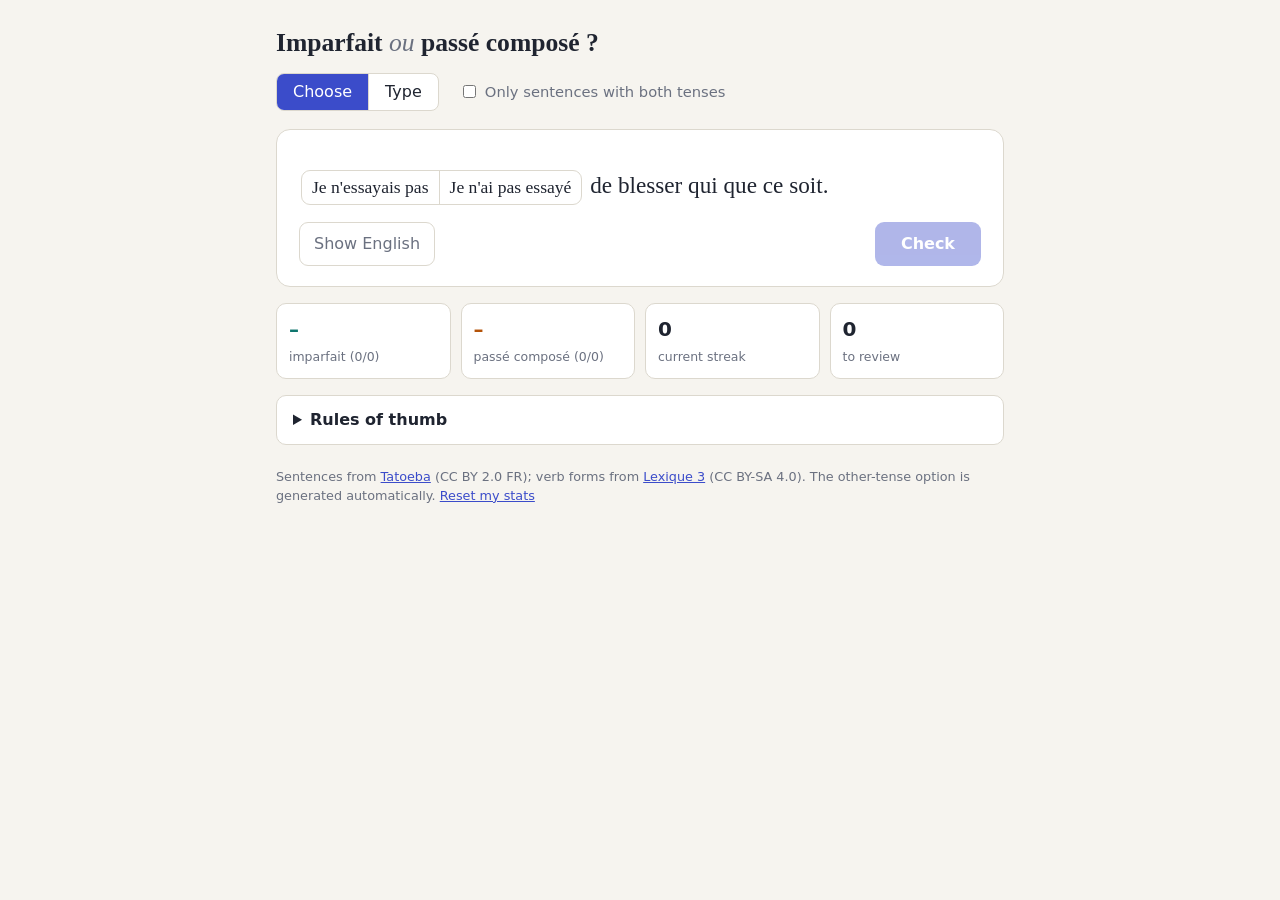
==== index.html @ 0d62b48c "Add imparfait / passé composé drill app Static site for GitHub Pages with sentences sourced from Tat" ====
<!doctype html>
<html lang="en">
<head>
<meta charset="utf-8">
<meta name="viewport" content="width=device-width, initial-scale=1">
<title>Imparfait ou passé composé ?</title>
<link rel="stylesheet" href="style.css">
</head>
<body>
<main>
  <header>
    <h1>Imparfait <span class="ou">ou</span> passé composé&nbsp;?</h1>
    <div class="controls">
      <div class="seg" role="group" aria-label="Answer mode">
        <button type="button" data-mode="choose">Choose</button>
        <button type="button" data-mode="type">Type</button>
      </div>
      <label class="check"><input type="checkbox" id="contrast"> Only sentences with both tenses</label>
    </div>
  </header>

  <section class="card" id="card" aria-live="polite">
    <p class="sentence" id="sentence" lang="fr">Loading sentences…</p>
    <p class="english" id="english" hidden></p>
    <div class="accents" id="accents" hidden></div>
    <div class="actions">
      <button type="button" class="ghost" id="hint">Show English</button>
      <button type="button" class="primary" id="go" disabled>Check</button>
    </div>
    <p class="verdict" id="verdict" hidden></p>
    <p class="source" id="source" hidden></p>
  </section>

  <section class="stats" id="stats"></section>

  <details class="rules">
    <summary>Rules of thumb</summary>
    <div class="cols">
      <div>
        <h2 class="t-i">Imparfait</h2>
        <ul>
          <li>Background, description, setting the scene: <i lang="fr">Il faisait froid.</i></li>
          <li>An action in progress, often interrupted: <i lang="fr">Je dormais quand…</i></li>
          <li>Habits and repeated actions with no set count: <i lang="fr">Nous allions à la plage chaque été.</i></li>
          <li>States of mind and being: <i lang="fr">Elle voulait partir. J'étais fatigué.</i></li>
          <li>Signal words: <i lang="fr">souvent, d'habitude, tous les jours, pendant que</i></li>
        </ul>
      </div>
      <div>
        <h2 class="t-p">Passé composé</h2>
        <ul>
          <li>A completed event at a specific moment: <i lang="fr">Il est arrivé à midi.</i></li>
          <li>The action that interrupts: <i lang="fr">…le téléphone a sonné.</i></li>
          <li>A series of events moving the story on: <i lang="fr">Je me suis levé, j'ai mangé, je suis parti.</i></li>
          <li>A bounded duration or a counted number of times: <i lang="fr">J'ai habité là deux ans.</i></li>
          <li>A sudden change of state: <i lang="fr">J'ai eu peur. Il a su la vérité.</i></li>
          <li>Signal words: <i lang="fr">soudain, hier, une fois, tout à coup</i></li>
        </ul>
      </div>
    </div>
  </details>

  <footer>
    Sentences from <a href="https://tatoeba.org">Tatoeba</a> (CC&nbsp;BY&nbsp;2.0&nbsp;FR); verb forms from
    <a href="http://www.lexique.org">Lexique&nbsp;3</a> (CC&nbsp;BY-SA&nbsp;4.0). The other-tense option is generated
    automatically. <button type="button" class="link" id="reset">Reset my stats</button>
  </footer>
</main>
<script src="app.js"></script>
</body>
</html>
---- style.css ----
:root {
  --bg: #f6f4ef;
  --card: #ffffff;
  --ink: #1f2430;
  --muted: #6b7180;
  --line: #dcd8ce;
  --accent: #3b4cca;
  --accent-ink: #ffffff;
  --imp: #0f766e;
  --pc: #b45309;
  --good: #15803d;
  --good-bg: #dcfce7;
  --bad: #b91c1c;
  --bad-bg: #fee2e2;
}
@media (prefers-color-scheme: dark) {
  :root {
    --bg: #15171c;
    --card: #1e2128;
    --ink: #e8e6e1;
    --muted: #9aa0ad;
    --line: #353944;
    --accent: #8b97f5;
    --accent-ink: #12141a;
    --imp: #5eead4;
    --pc: #fbbf24;
    --good: #86efac;
    --good-bg: #14321f;
    --bad: #fca5a5;
    --bad-bg: #3b1a1a;
  }
}
* { box-sizing: border-box; }
body {
  margin: 0;
  background: var(--bg);
  color: var(--ink);
  font: 16px/1.5 system-ui, -apple-system, "Segoe UI", sans-serif;
}
main { max-width: 760px; margin: 0 auto; padding: 28px 16px 48px; }
h1 { font: 600 1.6rem/1.2 Georgia, "Times New Roman", serif; margin: 0 0 14px; }
h1 .ou { font-style: italic; font-weight: 400; color: var(--muted); }
.controls { display: flex; flex-wrap: wrap; gap: 12px 20px; align-items: center; margin-bottom: 18px; }
button { font: inherit; color: inherit; cursor: pointer; }
.seg { display: inline-flex; border: 1px solid var(--line); border-radius: 8px; overflow: hidden; background: var(--card); }
.seg button { border: 0; background: none; padding: 6px 16px; }
.seg button + button { border-left: 1px solid var(--line); }
.seg button.on { background: var(--accent); color: var(--accent-ink); }
.check { color: var(--muted); font-size: .92rem; display: inline-flex; gap: 6px; align-items: center; }

.card { background: var(--card); border: 1px solid var(--line); border-radius: 14px; padding: 26px 22px 20px; }
.sentence { font: 1.45rem/2.5 Georgia, "Times New Roman", serif; margin: 0 0 6px; }
.english { color: var(--muted); font-style: italic; margin: 0 0 12px; }

.blank { display: inline-flex; flex-direction: column; vertical-align: middle; line-height: 1.2; margin: 0 2px; }
.blank small { font: .68rem/1.3 system-ui, sans-serif; color: var(--muted); text-align: center; letter-spacing: .02em; }
.blank small b { color: var(--ink); font-weight: 600; }
.pick { display: inline-flex; border: 1.5px solid var(--line); border-radius: 9px; overflow: hidden; }
.pick button { border: 0; background: none; font: 1.1rem/1.2 Georgia, serif; padding: 6px 10px; }
.pick button + button { border-left: 1.5px solid var(--line); }
.pick button:hover { background: color-mix(in srgb, var(--accent) 12%, transparent); }
.pick button.on { background: var(--accent); color: var(--accent-ink); }
.blank input {
  font: 1.15rem/1.2 Georgia, serif; color: inherit; background: var(--bg);
  border: 1.5px solid var(--line); border-radius: 9px; padding: 6px 8px; text-align: center;
}
.blank input:focus, button:focus-visible { outline: 2px solid var(--accent); outline-offset: 1px; }

.done { border-radius: 6px; padding: 2px 6px; font: inherit; line-height: 1.3; }
.done.good { background: var(--good-bg); color: var(--good); }
.done.bad { background: var(--bad-bg); color: var(--bad); }
.blank s { font-size: .8rem; color: var(--bad); text-align: center; font-family: Georgia, serif; }
.t-i { color: var(--imp); }
.t-p { color: var(--pc); }
.blank small.t-i, .blank small.t-p { font-weight: 600; text-transform: uppercase; letter-spacing: .05em; }

.accents { display: flex; flex-wrap: wrap; gap: 6px; margin: 4px 0 12px; }
.accents button { border: 1px solid var(--line); background: var(--bg); border-radius: 6px; min-width: 32px; padding: 2px 6px; font-family: Georgia, serif; }
.actions { display: flex; justify-content: space-between; gap: 10px; margin-top: 8px; }
.primary { background: var(--accent); color: var(--accent-ink); border: 0; border-radius: 9px; padding: 9px 26px; font-weight: 600; }
.primary:disabled { opacity: .4; cursor: default; }
.ghost { background: none; border: 1px solid var(--line); border-radius: 9px; padding: 9px 14px; color: var(--muted); }
.verdict { margin: 14px 0 0; font-weight: 600; }
.verdict.good { color: var(--good); }
.verdict.bad { color: var(--bad); }
.verdict span { font-weight: 400; color: var(--muted); }
.source { margin: 6px 0 0; font-size: .8rem; color: var(--muted); }
a, .link { color: var(--accent); }
.link { background: none; border: 0; padding: 0; text-decoration: underline; }

.stats { display: grid; grid-template-columns: repeat(4, 1fr); gap: 10px; margin: 16px 0; }
.stat { background: var(--card); border: 1px solid var(--line); border-radius: 10px; padding: 10px 12px; }
.stat b { display: block; font-size: 1.25rem; font-variant-numeric: tabular-nums; }
.stat span { font-size: .78rem; color: var(--muted); }

.rules { background: var(--card); border: 1px solid var(--line); border-radius: 10px; padding: 12px 16px; }
.rules summary { cursor: pointer; font-weight: 600; }
.rules .cols { display: grid; grid-template-columns: 1fr 1fr; gap: 8px 24px; }
.rules h2 { font-size: 1rem; margin: 14px 0 4px; }
.rules ul { margin: 0; padding-left: 18px; font-size: .92rem; }
.rules li { margin-bottom: 5px; }
footer { margin-top: 22px; font-size: .8rem; color: var(--muted); }

@media (max-width: 560px) {
  .sentence { font-size: 1.25rem; }
  .stats { grid-template-columns: repeat(2, 1fr); }
  .rules .cols { grid-template-columns: 1fr; }
}
[hidden] { display: none !important; }
.actions .primary { margin-left: auto; }
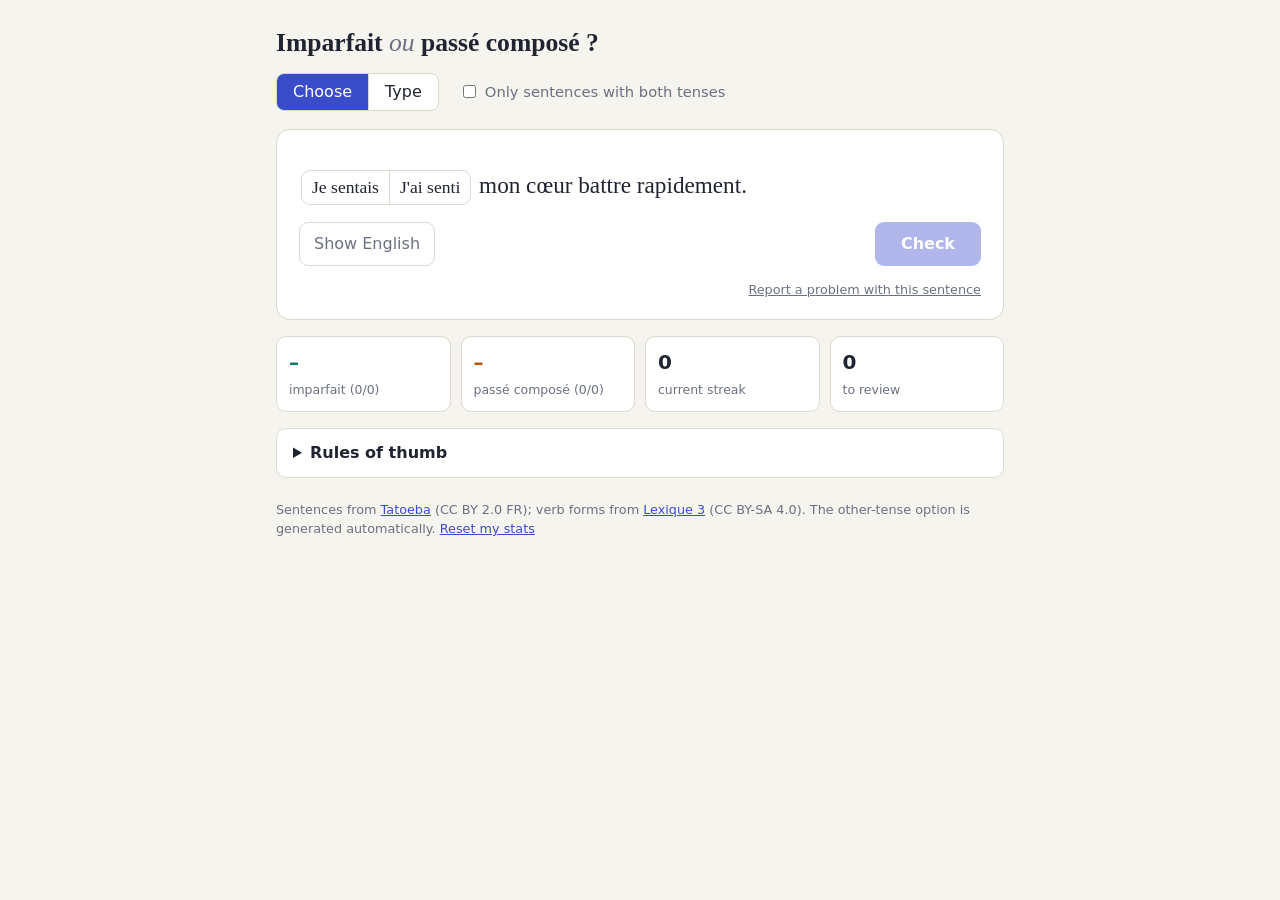
==== commit ba5319e4: "Add report-a-problem link that opens a prefilled GitHub issue Reported sentences are hidden from fut" ====
--- a/index.html
+++ b/index.html
@@ -29,6 +29,10 @@
     </div>
     <p class="verdict" id="verdict" hidden></p>
     <p class="source" id="source" hidden></p>
+    <p class="report">
+      <button type="button" class="link" id="report">Report a problem with this sentence</button>
+      <span id="reported" hidden>Reported — you won't be shown this sentence again.</span>
+    </p>
   </section>
 
   <section class="stats" id="stats"></section>
--- a/style.css
+++ b/style.css
@@ -107,4 +107,6 @@
   .rules .cols { grid-template-columns: 1fr; }
 }
 [hidden] { display: none !important; }
+.report { margin: 14px 0 0; font-size: .8rem; color: var(--muted); text-align: right; }
+.report .link { color: var(--muted); }
 .actions .primary { margin-left: auto; }
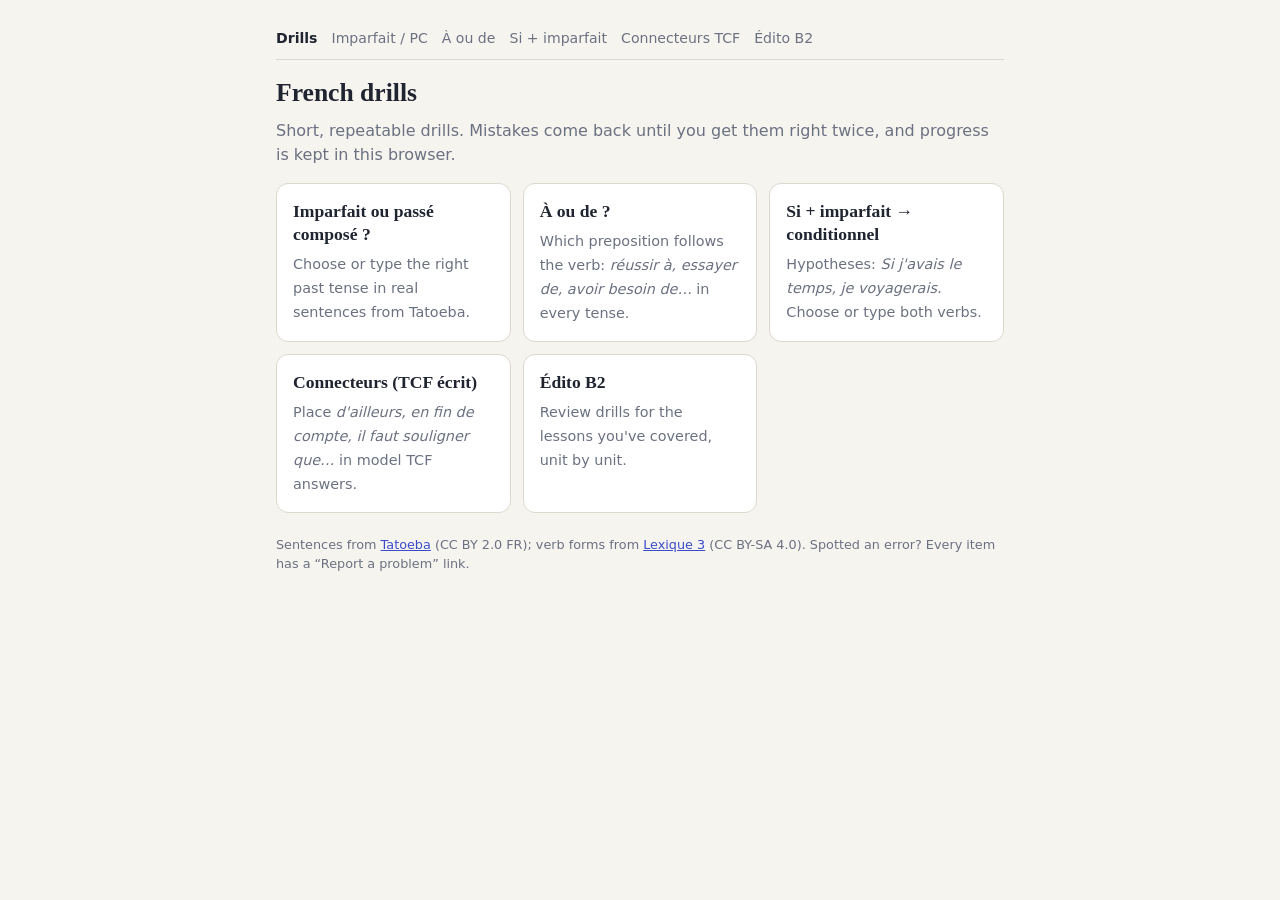
==== commit bf7aff1a: "Add à/de, si-clause, TCF connector and Édito B2 drills New home page with navigation; the imparfait " ====
--- a/index.html
+++ b/index.html
@@ -3,73 +3,39 @@
 <head>
 <meta charset="utf-8">
 <meta name="viewport" content="width=device-width, initial-scale=1">
-<title>Imparfait ou passé composé ?</title>
+<title>French Drills</title>
 <link rel="stylesheet" href="style.css">
 </head>
 <body>
 <main>
+  <nav class="site"><a href="./" aria-current="page">Drills</a><a href="imparfait.html">Imparfait / PC</a><a href="prepositions.html">À ou de</a><a href="si.html">Si + imparfait</a><a href="connecteurs.html">Connecteurs TCF</a><a href="edito.html">Édito B2</a></nav>
   <header>
-    <h1>Imparfait <span class="ou">ou</span> passé composé&nbsp;?</h1>
-    <div class="controls">
-      <div class="seg" role="group" aria-label="Answer mode">
-        <button type="button" data-mode="choose">Choose</button>
-        <button type="button" data-mode="type">Type</button>
-      </div>
-      <label class="check"><input type="checkbox" id="contrast"> Only sentences with both tenses</label>
-    </div>
+    <h1>French drills</h1>
+    <p class="intro">Short, repeatable drills. Mistakes come back until you get them right twice, and progress is kept in this browser.</p>
   </header>
-
-  <section class="card" id="card" aria-live="polite">
-    <p class="sentence" id="sentence" lang="fr">Loading sentences…</p>
-    <p class="english" id="english" hidden></p>
-    <div class="accents" id="accents" hidden></div>
-    <div class="actions">
-      <button type="button" class="ghost" id="hint">Show English</button>
-      <button type="button" class="primary" id="go" disabled>Check</button>
-    </div>
-    <p class="verdict" id="verdict" hidden></p>
-    <p class="source" id="source" hidden></p>
-    <p class="report">
-      <button type="button" class="link" id="report">Report a problem with this sentence</button>
-      <span id="reported" hidden>Reported — you won't be shown this sentence again.</span>
-    </p>
-  </section>
-
-  <section class="stats" id="stats"></section>
-
-  <details class="rules">
-    <summary>Rules of thumb</summary>
-    <div class="cols">
-      <div>
-        <h2 class="t-i">Imparfait</h2>
-        <ul>
-          <li>Background, description, setting the scene: <i lang="fr">Il faisait froid.</i></li>
-          <li>An action in progress, often interrupted: <i lang="fr">Je dormais quand…</i></li>
-          <li>Habits and repeated actions with no set count: <i lang="fr">Nous allions à la plage chaque été.</i></li>
-          <li>States of mind and being: <i lang="fr">Elle voulait partir. J'étais fatigué.</i></li>
-          <li>Signal words: <i lang="fr">souvent, d'habitude, tous les jours, pendant que</i></li>
-        </ul>
-      </div>
-      <div>
-        <h2 class="t-p">Passé composé</h2>
-        <ul>
-          <li>A completed event at a specific moment: <i lang="fr">Il est arrivé à midi.</i></li>
-          <li>The action that interrupts: <i lang="fr">…le téléphone a sonné.</i></li>
-          <li>A series of events moving the story on: <i lang="fr">Je me suis levé, j'ai mangé, je suis parti.</i></li>
-          <li>A bounded duration or a counted number of times: <i lang="fr">J'ai habité là deux ans.</i></li>
-          <li>A sudden change of state: <i lang="fr">J'ai eu peur. Il a su la vérité.</i></li>
-          <li>Signal words: <i lang="fr">soudain, hier, une fois, tout à coup</i></li>
-        </ul>
-      </div>
-    </div>
-  </details>
-
-  <footer>
-    Sentences from <a href="https://tatoeba.org">Tatoeba</a> (CC&nbsp;BY&nbsp;2.0&nbsp;FR); verb forms from
-    <a href="http://www.lexique.org">Lexique&nbsp;3</a> (CC&nbsp;BY-SA&nbsp;4.0). The other-tense option is generated
-    automatically. <button type="button" class="link" id="reset">Reset my stats</button>
-  </footer>
+  <div class="hub">
+    <a class="hubcard" href="imparfait.html">
+      <b>Imparfait ou passé composé&nbsp;?</b>
+      <span>Choose or type the right past tense in real sentences from Tatoeba.</span>
+    </a>
+    <a class="hubcard" href="prepositions.html">
+      <b>À ou de&nbsp;?</b>
+      <span>Which preposition follows the verb: <i lang="fr">réussir à, essayer de, avoir besoin de…</i> in every tense.</span>
+    </a>
+    <a class="hubcard" href="si.html">
+      <b>Si + imparfait → conditionnel</b>
+      <span>Hypotheses: <i lang="fr">Si j'avais le temps, je voyagerais.</i> Choose or type both verbs.</span>
+    </a>
+    <a class="hubcard" href="connecteurs.html">
+      <b>Connecteurs (TCF écrit)</b>
+      <span>Place <i lang="fr">d'ailleurs, en fin de compte, il faut souligner que…</i> in model TCF answers.</span>
+    </a>
+    <a class="hubcard" href="edito.html">
+      <b>Édito B2</b>
+      <span>Review drills for the lessons you've covered, unit by unit.</span>
+    </a>
+  </div>
+  <footer>Sentences from <a href="https://tatoeba.org">Tatoeba</a> (CC&nbsp;BY&nbsp;2.0&nbsp;FR); verb forms from <a href="http://www.lexique.org">Lexique&nbsp;3</a> (CC&nbsp;BY-SA&nbsp;4.0). Spotted an error? Every item has a “Report a problem” link.</footer>
 </main>
-<script src="app.js"></script>
 </body>
 </html>
--- a/style.css
+++ b/style.css
@@ -110,3 +110,58 @@
 .report { margin: 14px 0 0; font-size: .8rem; color: var(--muted); text-align: right; }
 .report .link { color: var(--muted); }
 .actions .primary { margin-left: auto; }
+
+/* ---------- site navigation and hub */
+nav.site { display: flex; flex-wrap: wrap; gap: 4px 14px; font-size: .88rem; margin-bottom: 18px; padding-bottom: 10px; border-bottom: 1px solid var(--line); }
+nav.site a { color: var(--muted); text-decoration: none; }
+nav.site a:hover { color: var(--ink); }
+nav.site a[aria-current] { color: var(--ink); font-weight: 600; }
+.intro { color: var(--muted); margin: -4px 0 16px; }
+.hub { display: grid; grid-template-columns: repeat(auto-fill, minmax(220px, 1fr)); gap: 12px; }
+.hubcard { display: block; background: var(--card); border: 1px solid var(--line); border-radius: 12px; padding: 16px; color: var(--ink); text-decoration: none; }
+.hubcard:hover { border-color: var(--accent); }
+.hubcard b { display: block; font: 600 1.1rem/1.3 Georgia, serif; margin-bottom: 6px; }
+.hubcard span { color: var(--muted); font-size: .9rem; }
+
+/* ---------- shared drill engine */
+.seg.wrap { flex-wrap: wrap; }
+.seg button { white-space: nowrap; }
+.deckinfo { color: var(--muted); font-size: .9rem; margin: -6px 0 14px; }
+.head { margin: 0 0 4px; font-size: .78rem; font-weight: 600; text-transform: uppercase; letter-spacing: .06em; color: var(--accent); }
+.ctx { margin: 0 0 14px; padding: 10px 12px; background: var(--bg); border-radius: 8px; font-size: .93rem; color: var(--muted); white-space: pre-line; }
+div.sentence { font: 1.45rem/2.5 Georgia, "Times New Roman", serif; margin: 0 0 6px; }
+div.sentence.prose { font-size: 1.12rem; line-height: 2.1; white-space: pre-line; }
+div.sentence.question { line-height: 1.5; }
+.gap { color: var(--muted); letter-spacing: .1em; }
+.listopts { display: grid; gap: 8px; margin: 14px 0 6px; }
+.opt { display: flex; gap: 10px; align-items: baseline; text-align: left; background: var(--bg); border: 1.5px solid var(--line); border-radius: 9px; padding: 9px 12px; font-size: 1rem; }
+.opt:hover { border-color: var(--accent); }
+.opt.on { border-color: var(--accent); background: color-mix(in srgb, var(--accent) 14%, transparent); }
+.opt.right { border-color: var(--good); background: var(--good-bg); }
+.opt.wrong { border-color: var(--bad); background: var(--bad-bg); }
+kbd { font: .72rem/1 system-ui, sans-serif; color: var(--muted); border: 1px solid var(--line); border-radius: 4px; padding: 2px 5px; }
+.slot { font: .95rem/1.2 system-ui, sans-serif; min-width: 54px; border: 1.5px dashed var(--line); background: var(--bg); border-radius: 7px; padding: 3px 9px; color: var(--muted); }
+.slot.active { border-color: var(--accent); border-style: solid; color: var(--ink); }
+.slot.filled { font-family: Georgia, serif; font-size: 1.05rem; border-style: solid; color: var(--ink); }
+.bank { display: flex; flex-wrap: wrap; gap: 8px; margin: 14px 0 4px; padding-top: 12px; border-top: 1px dashed var(--line); }
+.chip { background: var(--bg); border: 1px solid var(--line); border-radius: 999px; padding: 5px 13px; font-family: Georgia, serif; }
+.chip:hover { border-color: var(--accent); }
+.chip.used { opacity: .3; cursor: default; }
+.explain { margin: 12px 0 0; padding-left: 18px; font-size: .92rem; }
+.explain li { margin-bottom: 6px; }
+.explain li.ko b { color: var(--bad); }
+.explain li.ok b { color: var(--good); }
+.explain .yours { color: var(--muted); }
+.mistakes { margin-bottom: 12px; }
+.mistakes ul { margin: 10px 0 0; padding-left: 18px; font-size: .9rem; }
+.mistakes li { margin-bottom: 6px; }
+.rules p { font-size: .92rem; }
+.t-all { color: var(--ink); }
+.t-a { color: var(--imp); }
+.t-d { color: var(--pc); }
+.t-si { color: var(--imp); }
+.t-cond { color: var(--pc); }
+.t-ind { color: var(--imp); }
+.t-subj { color: var(--pc); }
+.lesson { display: flex; gap: 10px; align-items: center; flex-wrap: wrap; margin-bottom: 12px; }
+.lesson select { font: inherit; color: inherit; background: var(--card); border: 1px solid var(--line); border-radius: 8px; padding: 6px 10px; max-width: 100%; }
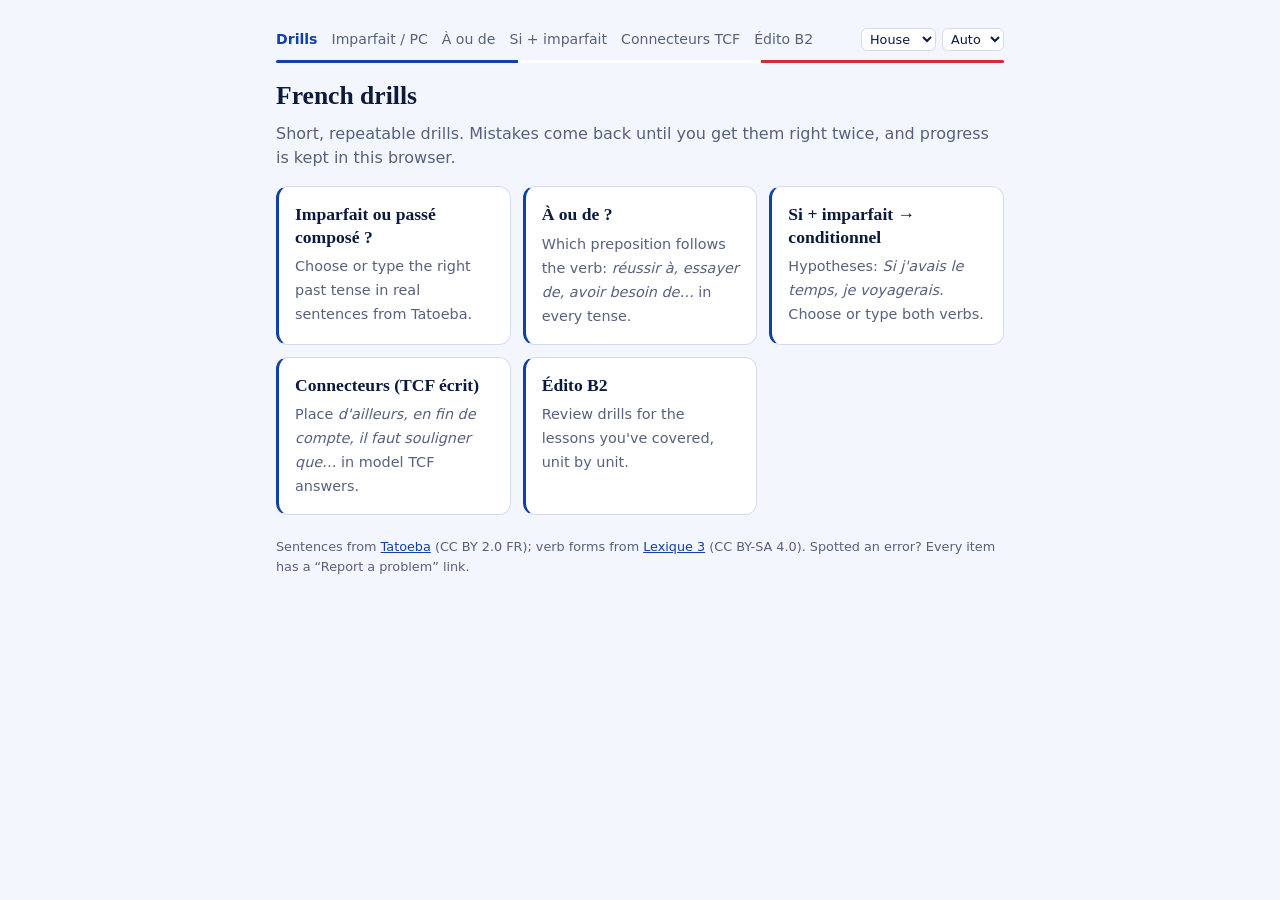
==== commit 5e92d326: "Add Édito vocabulary lesson and House colour scheme Vocabulary lesson for p. 22 (L'environnement et " ====
--- a/index.html
+++ b/index.html
@@ -5,6 +5,7 @@
 <meta name="viewport" content="width=device-width, initial-scale=1">
 <title>French Drills</title>
 <link rel="stylesheet" href="style.css">
+<script src="theme.js"></script>
 </head>
 <body>
 <main>
--- a/style.css
+++ b/style.css
@@ -1,34 +1,57 @@
+/* ---------- colour schemes
+ * data-theme on <html>: "house" (default, French flag) or "classic".
+ * data-mode on <html>: "light" or "dark"; absent = follow the system.
+ */
 :root {
-  --bg: #f6f4ef;
-  --card: #ffffff;
-  --ink: #1f2430;
-  --muted: #6b7180;
-  --line: #dcd8ce;
-  --accent: #3b4cca;
-  --accent-ink: #ffffff;
-  --imp: #0f766e;
-  --pc: #b45309;
-  --good: #15803d;
-  --good-bg: #dcfce7;
-  --bad: #b91c1c;
-  --bad-bg: #fee2e2;
+  --bg: #f6f4ef; --card: #ffffff; --ink: #1f2430; --muted: #6b7180; --line: #dcd8ce;
+  --accent: #3b4cca; --accent-ink: #ffffff; --trim: #3b4cca; --stripe: var(--line);
+  --imp: #0f766e; --pc: #b45309;
+  --good: #15803d; --good-bg: #dcfce7; --bad: #b91c1c; --bad-bg: #fee2e2;
+  color-scheme: light;
 }
 @media (prefers-color-scheme: dark) {
-  :root {
-    --bg: #15171c;
-    --card: #1e2128;
-    --ink: #e8e6e1;
-    --muted: #9aa0ad;
-    --line: #353944;
-    --accent: #8b97f5;
-    --accent-ink: #12141a;
-    --imp: #5eead4;
-    --pc: #fbbf24;
-    --good: #86efac;
-    --good-bg: #14321f;
-    --bad: #fca5a5;
-    --bad-bg: #3b1a1a;
+  :root:not([data-mode="light"]) {
+    --bg: #15171c; --card: #1e2128; --ink: #e8e6e1; --muted: #9aa0ad; --line: #353944;
+    --accent: #8b97f5; --accent-ink: #12141a; --trim: #8b97f5; --stripe: var(--line);
+    --imp: #5eead4; --pc: #fbbf24;
+    --good: #86efac; --good-bg: #14321f; --bad: #fca5a5; --bad-bg: #3b1a1a;
+    color-scheme: dark;
   }
+}
+:root[data-mode="dark"] {
+  --bg: #15171c; --card: #1e2128; --ink: #e8e6e1; --muted: #9aa0ad; --line: #353944;
+  --accent: #8b97f5; --accent-ink: #12141a; --trim: #8b97f5; --stripe: var(--line);
+  --imp: #5eead4; --pc: #fbbf24;
+  --good: #86efac; --good-bg: #14321f; --bad: #fca5a5; --bad-bg: #3b1a1a;
+  color-scheme: dark;
+}
+
+/* House: bleu, blanc, rouge. Mostly blue and white, red for trim. */
+:root[data-theme="house"] {
+  --bg: #f3f6fc; --card: #ffffff; --ink: #0b1a3d; --muted: #56617c; --line: #d3dbee;
+  --accent: #123fa8; --accent-ink: #ffffff; --trim: #d42a33;
+  --stripe: linear-gradient(90deg, #123fa8 0 33.3%, #ffffff 33.3% 66.6%, #d42a33 66.6%);
+  --imp: #123fa8; --pc: #c0262f;
+  --good: #15803d; --good-bg: #dcfce7; --bad: #b91c1c; --bad-bg: #fde4e4;
+  color-scheme: light;
+}
+@media (prefers-color-scheme: dark) {
+  :root[data-theme="house"]:not([data-mode="light"]) {
+    --bg: #0a1330; --card: #111c43; --ink: #eef2fb; --muted: #9aa7c7; --line: #26366a;
+    --accent: #7f9cff; --accent-ink: #0a1330; --trim: #ff5d65;
+    --stripe: linear-gradient(90deg, #3d64e0 0 33.3%, #eef2fb 33.3% 66.6%, #ff5d65 66.6%);
+    --imp: #8fadff; --pc: #ff7d84;
+    --good: #86efac; --good-bg: #123323; --bad: #fca5a5; --bad-bg: #3d1a24;
+    color-scheme: dark;
+  }
+}
+:root[data-theme="house"][data-mode="dark"] {
+  --bg: #0a1330; --card: #111c43; --ink: #eef2fb; --muted: #9aa7c7; --line: #26366a;
+  --accent: #7f9cff; --accent-ink: #0a1330; --trim: #ff5d65;
+  --stripe: linear-gradient(90deg, #3d64e0 0 33.3%, #eef2fb 33.3% 66.6%, #ff5d65 66.6%);
+  --imp: #8fadff; --pc: #ff7d84;
+  --good: #86efac; --good-bg: #123323; --bad: #fca5a5; --bad-bg: #3d1a24;
+  color-scheme: dark;
 }
 * { box-sizing: border-box; }
 body {
@@ -165,3 +188,18 @@
 .t-subj { color: var(--pc); }
 .lesson { display: flex; gap: 10px; align-items: center; flex-wrap: wrap; margin-bottom: 12px; }
 .lesson select { font: inherit; color: inherit; background: var(--card); border: 1px solid var(--line); border-radius: 8px; padding: 6px 10px; max-width: 100%; }
+
+/* ---------- trim and preferences */
+nav.site { position: relative; align-items: center; border-bottom: 0; padding-bottom: 12px; }
+nav.site::after { content: ""; position: absolute; left: 0; right: 0; bottom: 0; height: 3px; border-radius: 2px; background: var(--stripe); }
+nav.site a[aria-current] { color: var(--accent); }
+h1 .ou { color: var(--trim); }
+.head { color: var(--trim); }
+.card { border-top: 3px solid var(--trim); }
+.hubcard { border-left: 3px solid var(--accent); }
+.hubcard:hover { border-color: var(--trim); }
+.primary:not(:disabled):hover { box-shadow: 0 0 0 3px color-mix(in srgb, var(--trim) 35%, transparent); }
+.prefs { margin-left: auto; display: inline-flex; gap: 6px; }
+.prefs select { font: inherit; font-size: .8rem; color: var(--ink); background: var(--card); border: 1px solid var(--line); border-radius: 6px; padding: 2px 4px; }
+:root[data-theme="classic"] .card { border-top-width: 1px; border-top-color: var(--line); }
+:root[data-theme="classic"] .hubcard { border-left-width: 1px; border-left-color: var(--line); }
